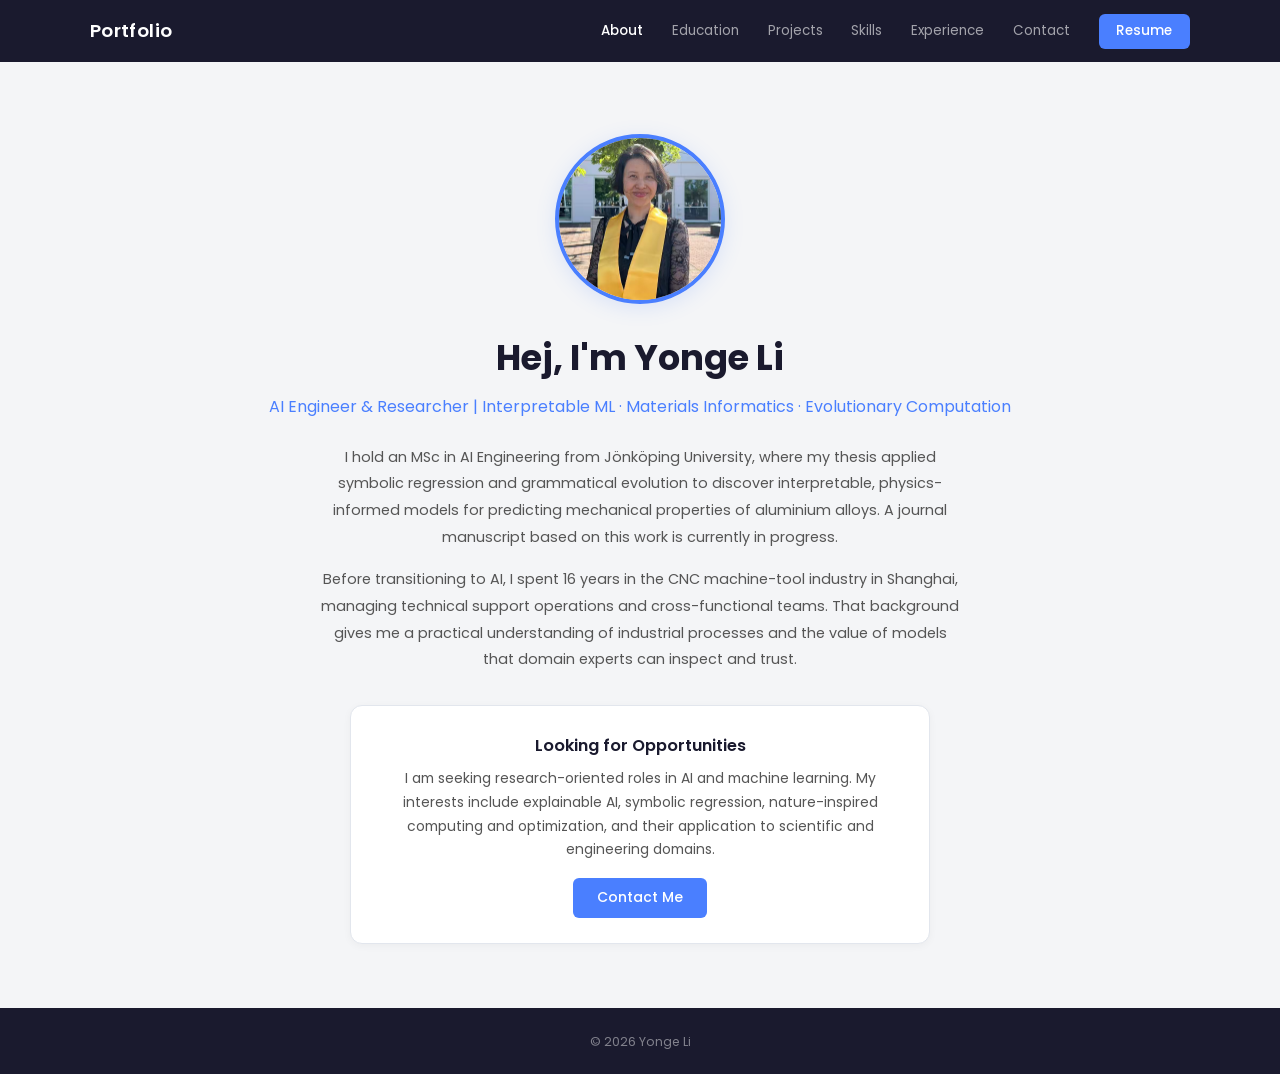
==== index.html @ 11e255c3 "initial commit" ====
<!DOCTYPE html>
<html lang="en">
<head>
  <meta charset="UTF-8">
  <meta name="viewport" content="width=device-width, initial-scale=1.0">
  <title>About | Yonge Li</title>
  <link rel="preconnect" href="https://fonts.googleapis.com">
  <link href="https://fonts.googleapis.com/css2?family=Poppins:wght@300;400;500;600;700&display=swap" rel="stylesheet">
  <link rel="stylesheet" href="style.css">
</head>
<body>

<nav class="navbar">
  <div class="navbar-inner">
    <a class="navbar-brand" href="index.html">Portfolio</a>
    <button class="nav-toggle" onclick="document.querySelector('.nav-links').classList.toggle('open')">☰</button>
    <div class="nav-links">
      <a href="index.html" class="active">About</a>
      <a href="education.html">Education</a>
      <a href="projects.html">Projects</a>
      <a href="skills.html">Skills</a>
      <a href="experience.html">Experience</a>
      <a href="contact.html">Contact</a>
      <a href="resume.pdf" class="resume-btn" target="_blank">Resume</a>
    </div>
  </div>
</nav>

<div class="container">
  <section class="hero">
    <img src="photo.jpg" class="hero-photo" alt="Yonge Li">

    <h1>Hej, I'm Yonge Li</h1>
    <p class="subtitle">AI Engineer &amp; Researcher | Interpretable ML · Materials Informatics · Evolutionary Computation</p>

    <p class="bio">
      I hold an MSc in AI Engineering from Jönköping University, where my thesis applied
      symbolic regression and grammatical evolution to discover interpretable, physics-informed
      models for predicting mechanical properties of aluminium alloys. A journal manuscript
      based on this work is currently in progress.
    </p>
    <p class="bio">
      Before transitioning to AI, I spent 16 years in the CNC machine-tool industry in Shanghai,
      managing technical support operations and cross-functional teams. That background gives me
      a practical understanding of industrial processes and the value of models that domain
      experts can inspect and trust.
    </p>

    <div class="looking-box">
      <h3>Looking for Opportunities</h3>
      <p>
        I am seeking research-oriented roles in AI and machine learning. My interests
        include explainable AI, symbolic regression, nature-inspired computing and
        optimization, and their application to scientific and engineering domains.
      </p>
      <a href="contact.html" class="btn">Contact Me</a>
    </div>
  </section>
</div>

<footer>© 2026 Yonge Li</footer>

</body>
</html>
---- style.css ----
* { margin: 0; padding: 0; box-sizing: border-box; }

body {
  font-family: 'Poppins', sans-serif;
  background: #f4f5f7;
  color: #2d2d3a;
  line-height: 1.7;
  min-height: 100vh;
  display: flex;
  flex-direction: column;
}

a { color: #4a7fff; text-decoration: none; }
a:hover { color: #3366e6; }

/* ── Navbar (dark) ── */
.navbar {
  position: sticky;
  top: 0;
  z-index: 100;
  background: #1a1a2e;
  padding: 0 2rem;
}
.navbar-inner {
  max-width: 1100px;
  margin: 0 auto;
  display: flex;
  align-items: center;
  justify-content: space-between;
  height: 62px;
}
.navbar-brand {
  font-weight: 600;
  font-size: 1.15rem;
  color: #fff;
  text-decoration: none;
  letter-spacing: 0.02em;
}
.nav-links { display: flex; gap: 1.8rem; align-items: center; }
.nav-links a {
  font-size: 0.84rem;
  font-weight: 400;
  color: rgba(255, 255, 255, 0.6);
  transition: color 0.2s;
}
.nav-links a:hover { color: #fff; }
.nav-links a.active {
  color: #fff;
  font-weight: 500;
}
.nav-links .resume-btn {
  background: #4a7fff;
  color: #fff;
  padding: 0.38rem 1.1rem;
  border-radius: 6px;
  font-weight: 500;
  font-size: 0.84rem;
  transition: background 0.2s;
}
.nav-links .resume-btn:hover { background: #3366e6; color: #fff; }

.nav-toggle {
  display: none;
  background: none;
  border: none;
  color: #fff;
  font-size: 1.5rem;
  cursor: pointer;
}

@media (max-width: 700px) {
  .nav-toggle { display: block; }
  .nav-links {
    display: none;
    position: absolute;
    top: 62px;
    left: 0;
    right: 0;
    background: #1a1a2e;
    flex-direction: column;
    padding: 1rem 2rem 1.2rem;
    gap: 0.8rem;
    border-bottom: 1px solid rgba(255,255,255,0.08);
  }
  .nav-links.open { display: flex; }
}

/* ── Layout ── */
.container {
  max-width: 900px;
  margin: 0 auto;
  padding: 0 2rem;
  flex: 1;
}

.page-section {
  padding: 3.5rem 0 4rem;
  min-height: calc(100vh - 160px);
}

.section-title {
  font-size: 1.7rem;
  font-weight: 600;
  color: #1a1a2e;
  margin-bottom: 2rem;
  position: relative;
  display: inline-block;
}
.section-title::after {
  content: '';
  display: block;
  width: 36px;
  height: 3px;
  background: #4a7fff;
  margin-top: 0.45rem;
  border-radius: 2px;
}

/* ── Hero (index.html) ── */
.hero {
  padding: 4.5rem 0 4rem;
  text-align: center;
}
.hero-photo {
  width: 170px;
  height: 170px;
  border-radius: 50%;
  object-fit: cover;
  border: 4px solid #4a7fff;
  margin: 0 auto 1.5rem;
  display: block;
  box-shadow: 0 4px 20px rgba(74, 127, 255, 0.15);
}
.hero h1 {
  font-size: 2.2rem;
  font-weight: 700;
  color: #1a1a2e;
  margin-bottom: 0.3rem;
}
.hero .subtitle {
  font-size: 1rem;
  color: #4a7fff;
  font-weight: 400;
  margin-bottom: 1.5rem;
}
.hero .bio {
  max-width: 640px;
  margin: 0 auto 1rem;
  font-size: 0.9rem;
  color: #555;
  line-height: 1.85;
}

.looking-box {
  background: #fff;
  border: 1px solid #e2e6ed;
  border-radius: 12px;
  padding: 1.6rem 2rem;
  max-width: 580px;
  margin: 2rem auto 0;
  text-align: center;
  box-shadow: 0 2px 8px rgba(0,0,0,0.04);
}
.looking-box h3 {
  color: #1a1a2e;
  font-size: 1.02rem;
  font-weight: 600;
  margin-bottom: 0.5rem;
}
.looking-box p {
  font-size: 0.87rem;
  color: #555;
  margin-bottom: 1rem;
  line-height: 1.7;
}

.btn {
  display: inline-block;
  background: #4a7fff;
  color: #fff;
  padding: 0.5rem 1.5rem;
  border-radius: 6px;
  font-weight: 500;
  font-size: 0.87rem;
  transition: background 0.2s;
}
.btn:hover { background: #3366e6; color: #fff; }

/* ── Cards (shared by edu, exp, projects) ── */
.card {
  background: #fff;
  border: 1px solid #e2e6ed;
  border-radius: 12px;
  padding: 1.5rem 1.8rem;
  margin-bottom: 1rem;
  transition: transform 0.2s, box-shadow 0.2s;
  box-shadow: 0 1px 4px rgba(0,0,0,0.03);
}
.card:hover {
  transform: translateY(-2px);
  box-shadow: 0 6px 18px rgba(0, 0, 0, 0.07);
}
.card h3 {
  font-size: 1.02rem;
  font-weight: 600;
  color: #1a1a2e;
  margin-bottom: 0.2rem;
}
.card .org {
  font-size: 0.88rem;
  color: #4a7fff;
  margin-bottom: 0.2rem;
}
.card .year {
  font-size: 0.78rem;
  color: #999;
}
.card .detail, .card p {
  font-size: 0.86rem;
  color: #555;
  margin-top: 0.5rem;
  line-height: 1.75;
}

/* ── Tags (skills, project tech) ── */
.skills-group { margin-bottom: 1.6rem; }
.skills-group h3 {
  font-size: 0.9rem;
  font-weight: 600;
  color: #1a1a2e;
  margin-bottom: 0.65rem;
}
.tags { display: flex; flex-wrap: wrap; gap: 0.45rem; }
.tag {
  font-size: 0.78rem;
  padding: 0.28rem 0.8rem;
  background: #edf1f8;
  border: 1px solid #d5dce8;
  border-radius: 20px;
  color: #3a3a4a;
  transition: background 0.15s;
}
.tag:hover {
  background: #dfe6f2;
}

/* ── Projects ── */
.project-meta {
  font-size: 0.83rem;
  color: #888;
  margin-bottom: 0.3rem;
}
.project-tags {
  display: flex;
  flex-wrap: wrap;
  gap: 0.4rem;
  margin-top: 0.8rem;
}
.project-tags span {
  font-size: 0.73rem;
  color: #4a7fff;
}
.project-link {
  display: inline-block;
  margin-top: 0.8rem;
  font-size: 0.85rem;
  font-weight: 500;
}

/* ── Contact ── */
.contact-card {
  background: #fff;
  border: 1px solid #e2e6ed;
  border-radius: 14px;
  padding: 2rem 2.2rem;
  max-width: 520px;
  box-shadow: 0 2px 12px rgba(0,0,0,0.05);
}
.contact-card .contact-intro {
  font-size: 0.9rem;
  color: #666;
  margin-bottom: 1.8rem;
  line-height: 1.7;
}
.contact-items {
  display: flex;
  flex-direction: column;
  gap: 1.1rem;
}
.contact-item {
  display: flex;
  align-items: center;
  gap: 0.8rem;
  font-size: 0.9rem;
  color: #444;
  text-decoration: none;
  transition: color 0.2s;
}
a.contact-item:hover { color: #4a7fff; }
.contact-item i {
  width: 20px;
  text-align: center;
  color: #1a1a2e;
  font-size: 1rem;
}
.contact-socials {
  display: flex;
  gap: 0.8rem;
  margin-top: 0.6rem;
}
.contact-socials a {
  display: flex;
  align-items: center;
  justify-content: center;
  width: 36px;
  height: 36px;
  border-radius: 8px;
  background: #edf1f8;
  color: #1a1a2e;
  font-size: 1rem;
  transition: background 0.2s, color 0.2s;
}
.contact-socials a:hover {
  background: #4a7fff;
  color: #fff;
}

/* legacy contact-links (kept for compat) */
.contact-links {
  display: flex;
  flex-wrap: wrap;
  gap: 1rem;
  margin-top: 0.5rem;
}
.contact-link {
  display: flex;
  align-items: center;
  gap: 0.5rem;
  font-size: 0.9rem;
  color: #555;
}

/* ── Footer (dark) ── */
footer {
  background: #1a1a2e;
  text-align: center;
  padding: 1.4rem 0;
  font-size: 0.78rem;
  color: rgba(255, 255, 255, 0.45);
  margin-top: auto;
}

/* ── Responsive ── */
@media (max-width: 700px) {
  .hero { padding: 3rem 0; }
  .hero h1 { font-size: 1.7rem; }
  .page-section { padding: 2.5rem 0 3rem; }
  .contact-card { padding: 1.5rem 1.5rem; }
}
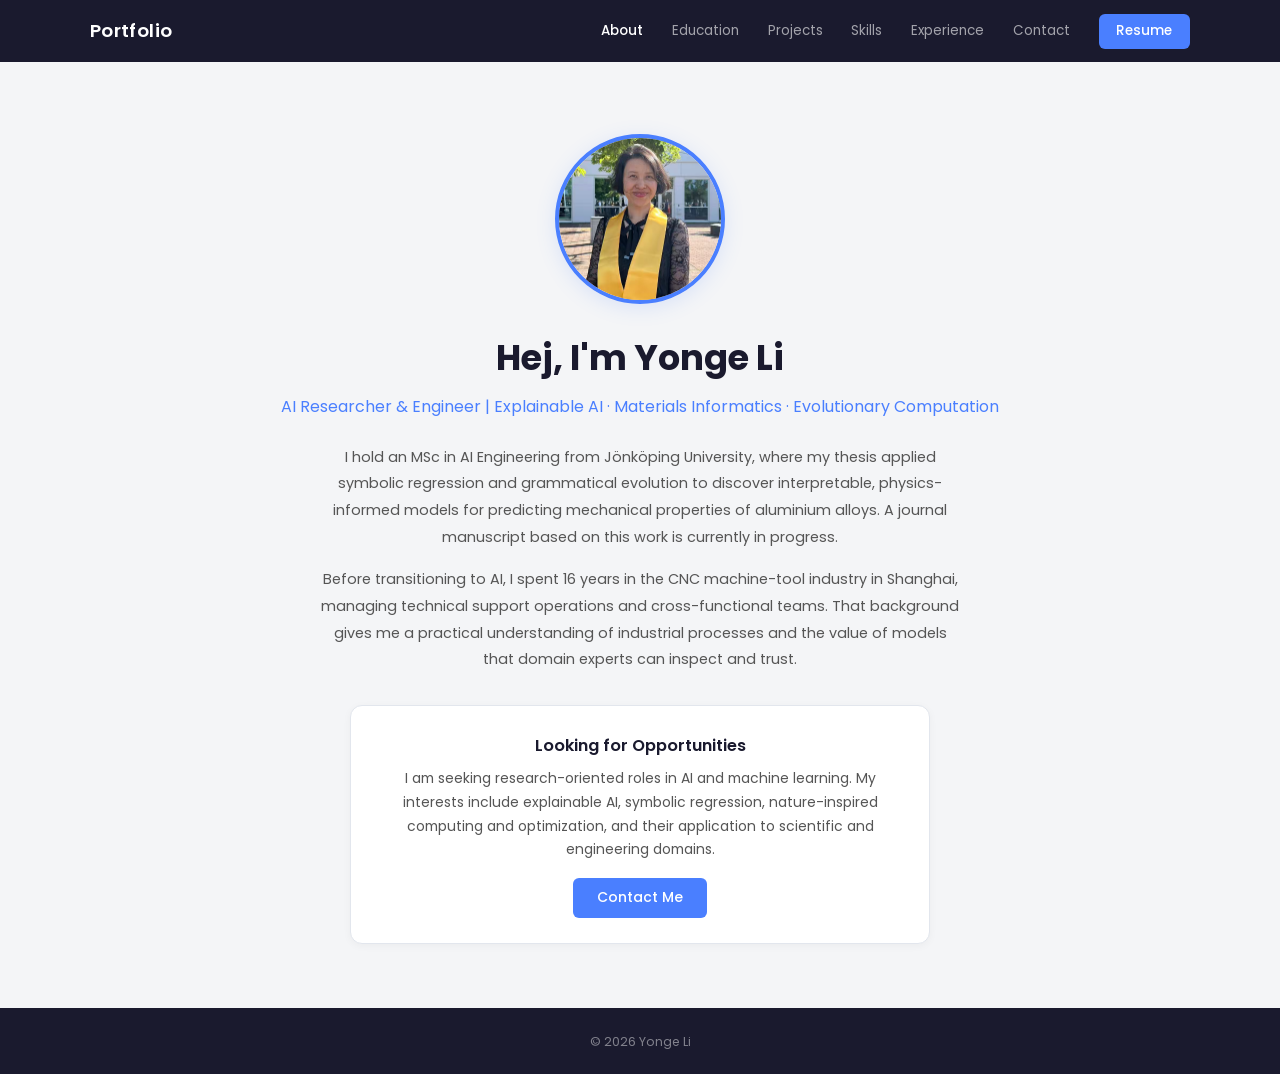
==== commit ca1a86df: "change subtitle" ====
--- a/index.html
+++ b/index.html
@@ -31,7 +31,7 @@
     <img src="photo.jpg" class="hero-photo" alt="Yonge Li">
 
     <h1>Hej, I'm Yonge Li</h1>
-    <p class="subtitle">AI Engineer &amp; Researcher | Interpretable ML · Materials Informatics · Evolutionary Computation</p>
+    <p class="subtitle">AI Researcher &amp; Engineer | Explainable AI · Materials Informatics · Evolutionary Computation</p>
 
     <p class="bio">
       I hold an MSc in AI Engineering from Jönköping University, where my thesis applied
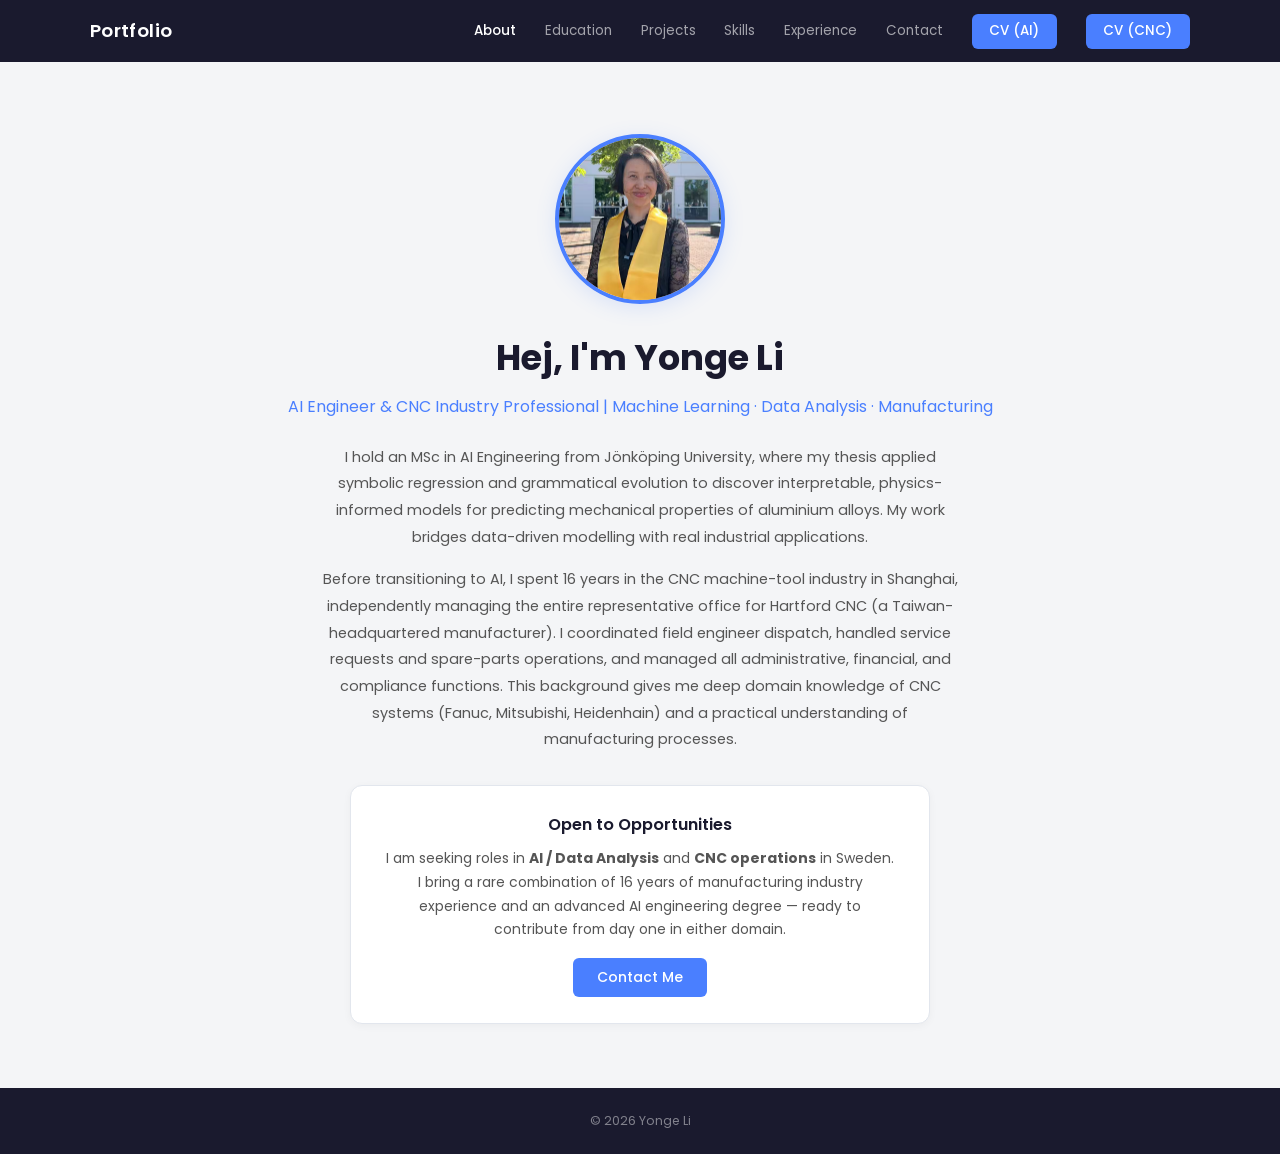
==== commit 6456d1ea: "modified" ====
--- a/index.html
+++ b/index.html
@@ -21,7 +21,8 @@
       <a href="skills.html">Skills</a>
       <a href="experience.html">Experience</a>
       <a href="contact.html">Contact</a>
-      <a href="resume.pdf" class="resume-btn" target="_blank">Resume</a>
+      <a href="resume-ai.pdf" class="resume-btn" target="_blank">CV (AI)</a>
+      <a href="resume-cnc.pdf" class="resume-btn" target="_blank">CV (CNC)</a>
     </div>
   </div>
 </nav>
@@ -31,27 +32,29 @@
     <img src="photo.jpg" class="hero-photo" alt="Yonge Li">
 
     <h1>Hej, I'm Yonge Li</h1>
-    <p class="subtitle">AI Researcher &amp; Engineer | Explainable AI · Materials Informatics · Evolutionary Computation</p>
+    <p class="subtitle">AI Engineer &amp; CNC Industry Professional | Machine Learning · Data Analysis · Manufacturing</p>
 
     <p class="bio">
       I hold an MSc in AI Engineering from Jönköping University, where my thesis applied
       symbolic regression and grammatical evolution to discover interpretable, physics-informed
-      models for predicting mechanical properties of aluminium alloys. A journal manuscript
-      based on this work is currently in progress.
+      models for predicting mechanical properties of aluminium alloys. My work bridges
+      data-driven modelling with real industrial applications.
     </p>
     <p class="bio">
       Before transitioning to AI, I spent 16 years in the CNC machine-tool industry in Shanghai,
-      managing technical support operations and cross-functional teams. That background gives me
-      a practical understanding of industrial processes and the value of models that domain
-      experts can inspect and trust.
+      independently managing the entire representative office for Hartford CNC (a Taiwan-headquartered
+      manufacturer). I coordinated field engineer dispatch, handled service requests and spare-parts
+      operations, and managed all administrative, financial, and compliance functions. This background
+      gives me deep domain knowledge of CNC systems (Fanuc, Mitsubishi, Heidenhain) and a practical
+      understanding of manufacturing processes.
     </p>
 
     <div class="looking-box">
-      <h3>Looking for Opportunities</h3>
+      <h3>Open to Opportunities</h3>
       <p>
-        I am seeking research-oriented roles in AI and machine learning. My interests
-        include explainable AI, symbolic regression, nature-inspired computing and
-        optimization, and their application to scientific and engineering domains.
+        I am seeking roles in <strong>AI / Data Analysis</strong> and <strong>CNC operations</strong>
+        in Sweden. I bring a rare combination of 16 years of manufacturing industry experience
+        and an advanced AI engineering degree — ready to contribute from day one in either domain.
       </p>
       <a href="contact.html" class="btn">Contact Me</a>
     </div>
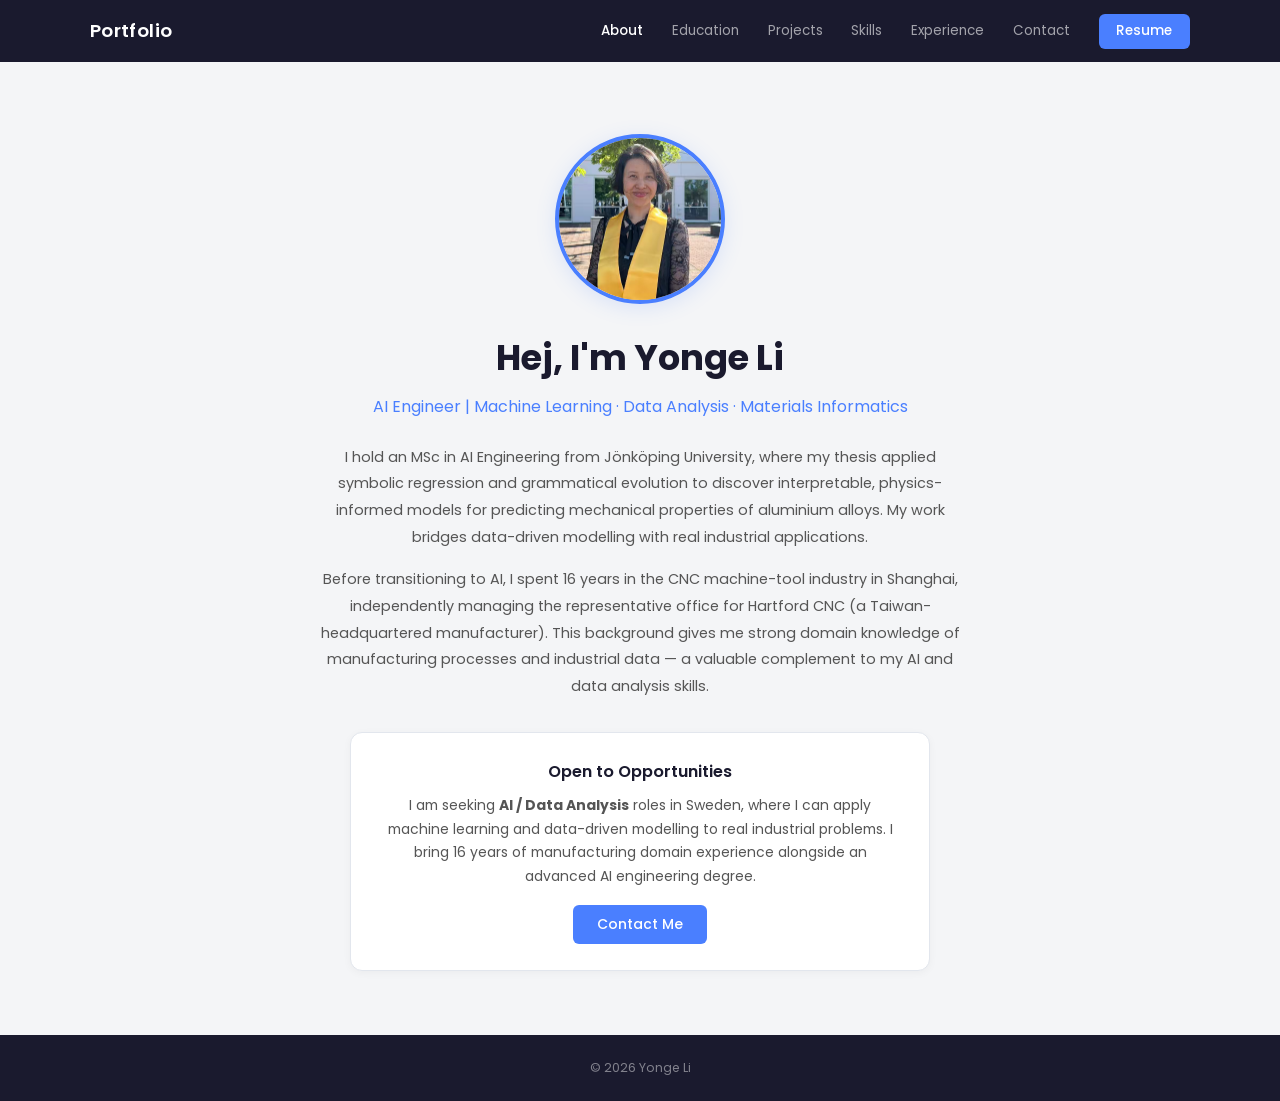
==== commit 629ffa2e: "modified" ====
--- a/index.html
+++ b/index.html
@@ -21,8 +21,7 @@
       <a href="skills.html">Skills</a>
       <a href="experience.html">Experience</a>
       <a href="contact.html">Contact</a>
-      <a href="resume-ai.pdf" class="resume-btn" target="_blank">CV (AI)</a>
-      <a href="resume-cnc.pdf" class="resume-btn" target="_blank">CV (CNC)</a>
+      <a href="resume.pdf" class="resume-btn" target="_blank">Resume</a>
     </div>
   </div>
 </nav>
@@ -32,7 +31,7 @@
     <img src="photo.jpg" class="hero-photo" alt="Yonge Li">
 
     <h1>Hej, I'm Yonge Li</h1>
-    <p class="subtitle">AI Engineer &amp; CNC Industry Professional | Machine Learning · Data Analysis · Manufacturing</p>
+    <p class="subtitle">AI Engineer | Machine Learning · Data Analysis · Materials Informatics</p>
 
     <p class="bio">
       I hold an MSc in AI Engineering from Jönköping University, where my thesis applied
@@ -42,19 +41,17 @@
     </p>
     <p class="bio">
       Before transitioning to AI, I spent 16 years in the CNC machine-tool industry in Shanghai,
-      independently managing the entire representative office for Hartford CNC (a Taiwan-headquartered
-      manufacturer). I coordinated field engineer dispatch, handled service requests and spare-parts
-      operations, and managed all administrative, financial, and compliance functions. This background
-      gives me deep domain knowledge of CNC systems (Fanuc, Mitsubishi, Heidenhain) and a practical
-      understanding of manufacturing processes.
+      independently managing the representative office for Hartford CNC (a Taiwan-headquartered
+      manufacturer). This background gives me strong domain knowledge of manufacturing processes
+      and industrial data — a valuable complement to my AI and data analysis skills.
     </p>
 
     <div class="looking-box">
       <h3>Open to Opportunities</h3>
       <p>
-        I am seeking roles in <strong>AI / Data Analysis</strong> and <strong>CNC operations</strong>
-        in Sweden. I bring a rare combination of 16 years of manufacturing industry experience
-        and an advanced AI engineering degree — ready to contribute from day one in either domain.
+        I am seeking <strong>AI / Data Analysis</strong> roles in Sweden, where I can apply
+        machine learning and data-driven modelling to real industrial problems. I bring 16 years
+        of manufacturing domain experience alongside an advanced AI engineering degree.
       </p>
       <a href="contact.html" class="btn">Contact Me</a>
     </div>
